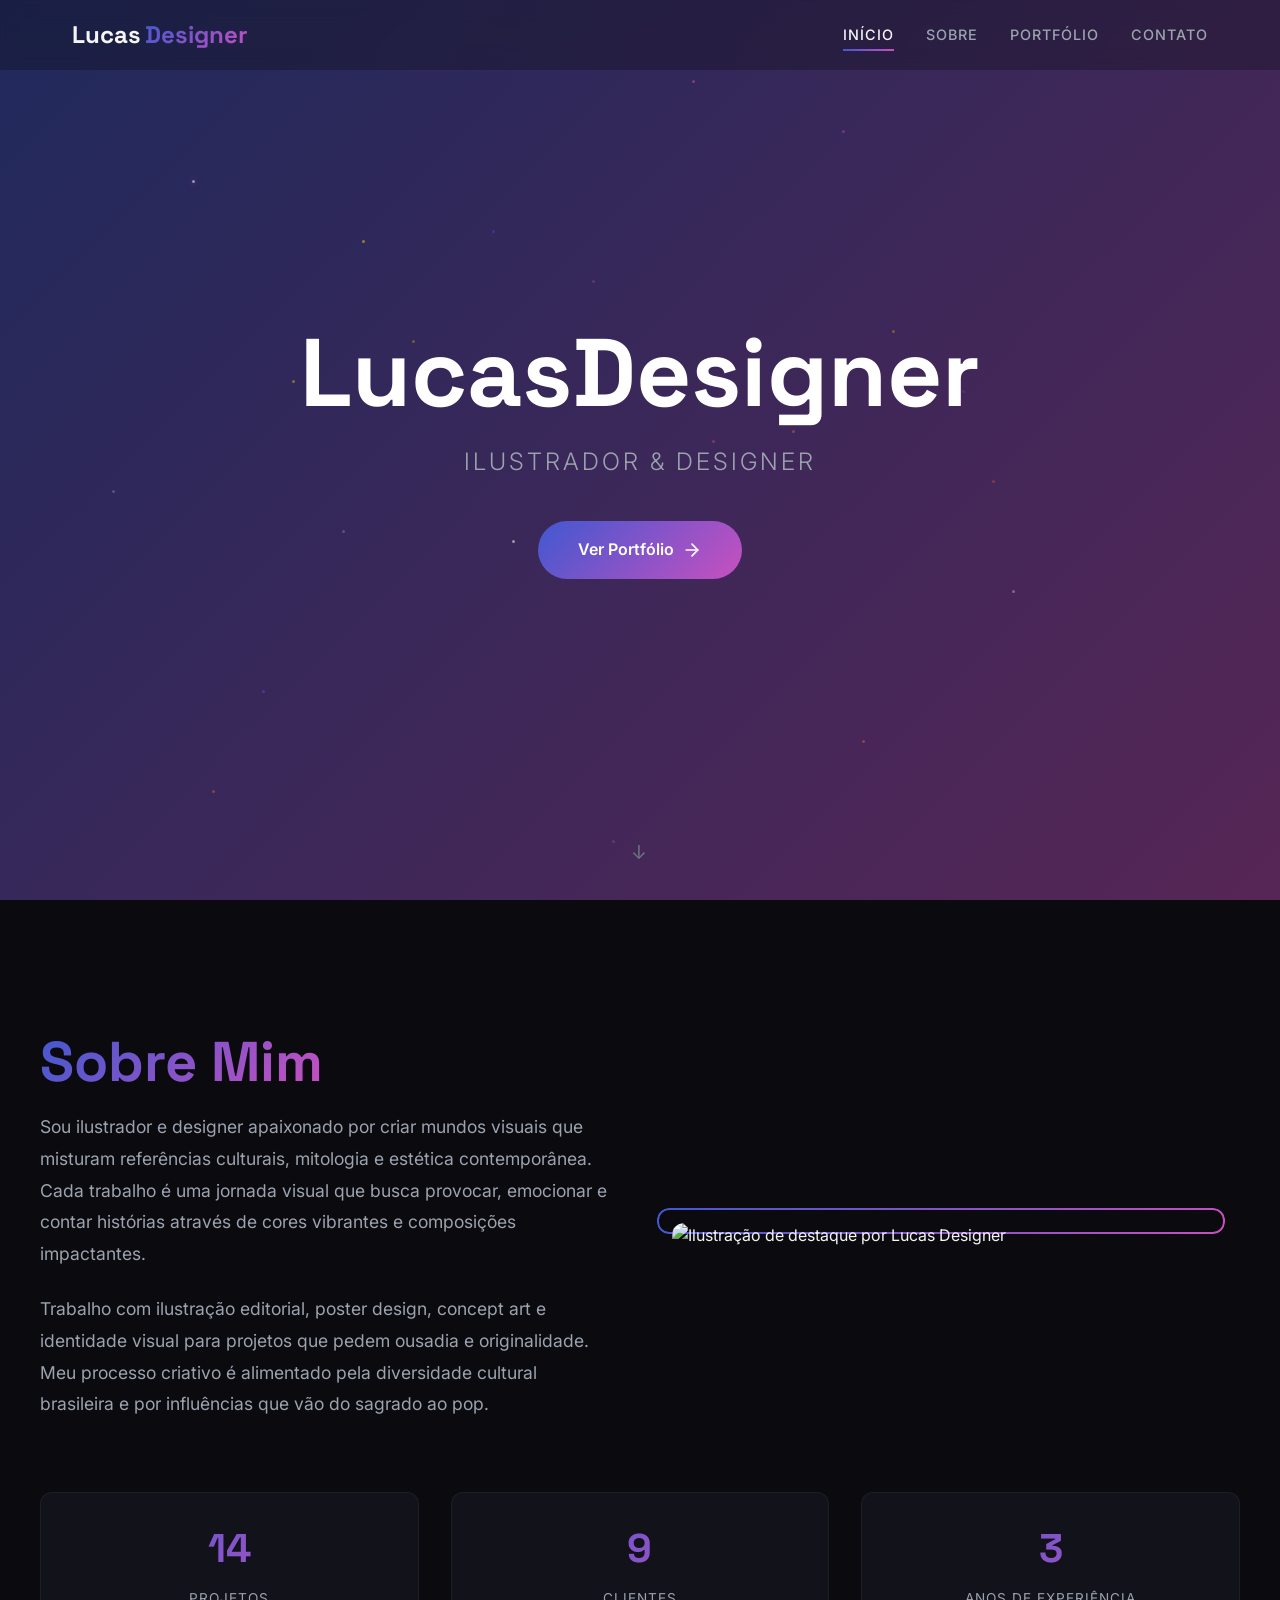
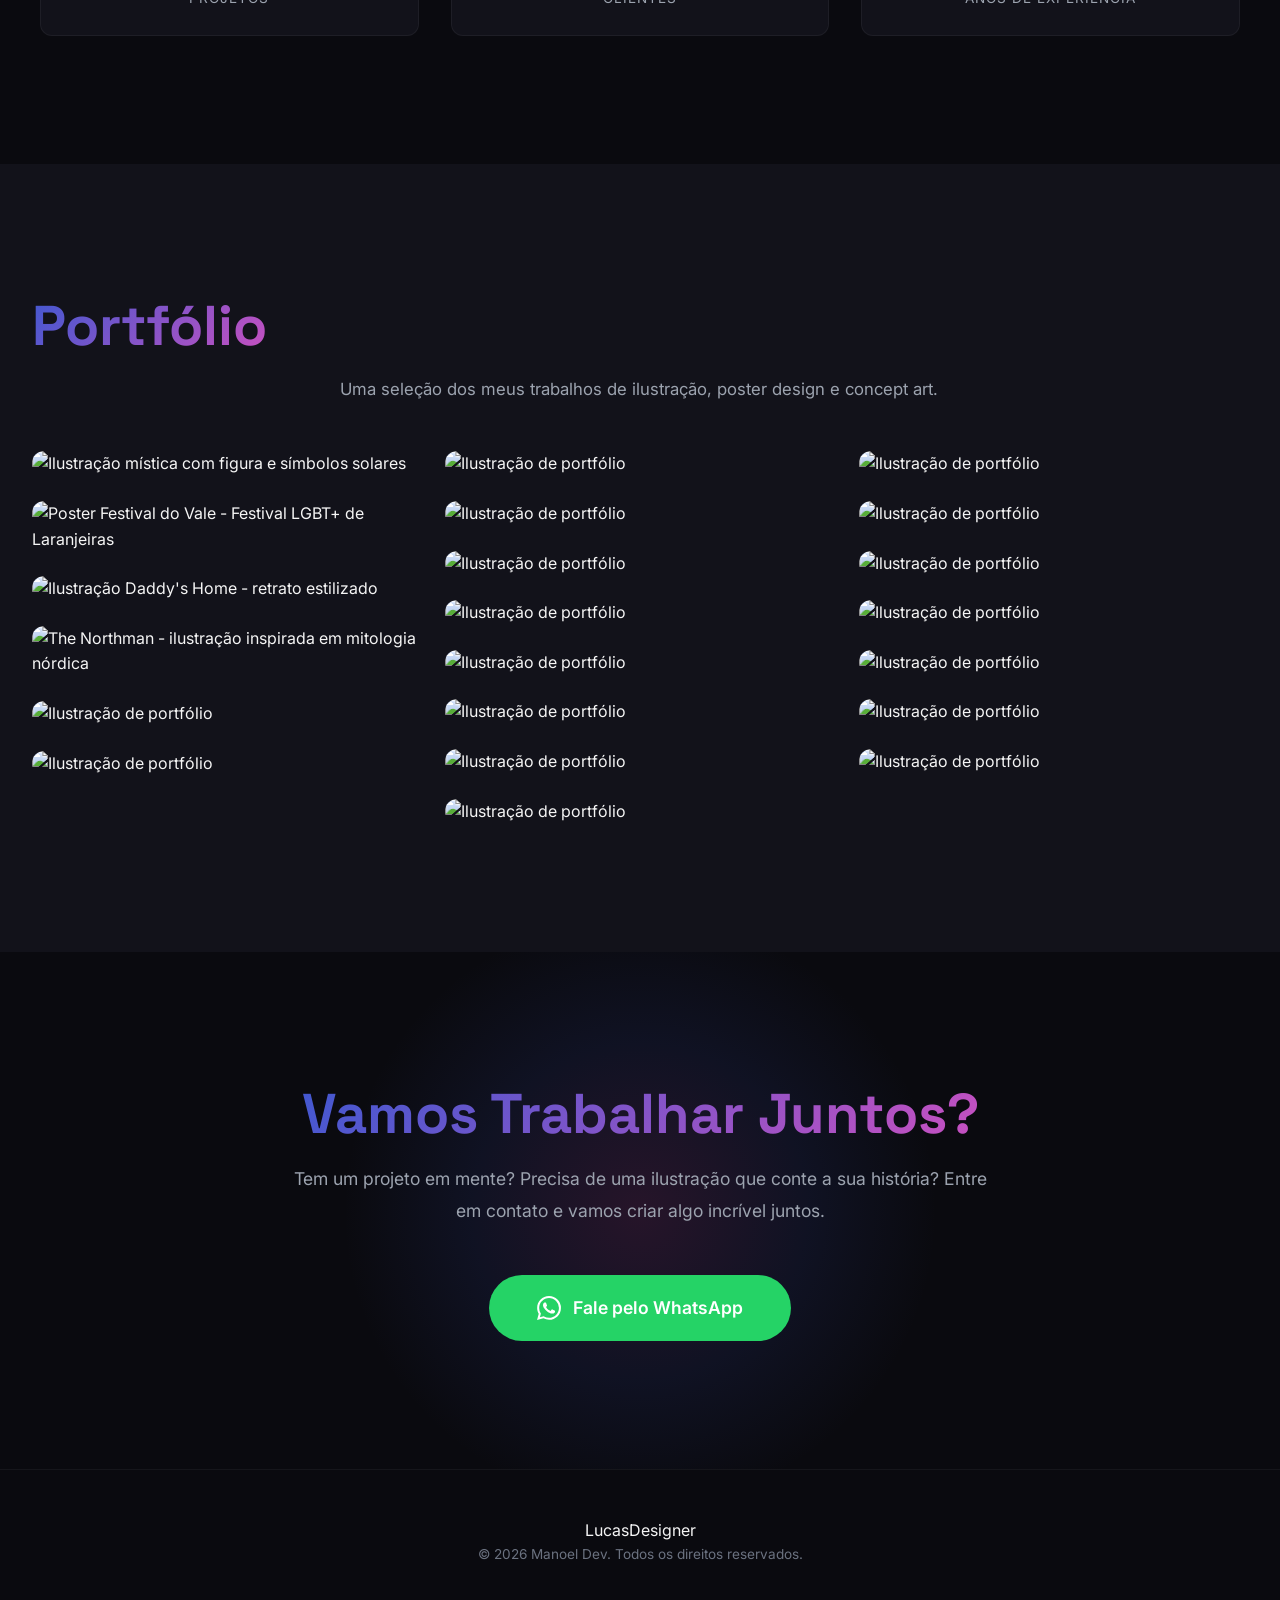
==== src/index.html @ 19fb5c65 "first commit" ====
<!DOCTYPE html>
<html lang="pt-BR">
<head>
    <meta charset="UTF-8">
    <meta name="viewport" content="width=device-width, initial-scale=1.0">
    <meta name="description" content="Portfólio de Lucas Designer — Ilustrador e designer com estilo vibrante e ousado. Conheça meus trabalhos de ilustração, poster design e concept art.">
    <meta name="keywords" content="ilustrador, designer, portfólio, ilustração, poster, concept art, arte digital, Lucas Designer">
    <meta name="author" content="Lucas Designer">
    <meta property="og:title" content="Lucas Designer — Ilustrador & Designer">
    <meta property="og:description" content="Portfólio de ilustração e design com estilo vibrante e ousado. Conheça meus trabalhos.">
    <meta property="og:type" content="website">
    <meta name="theme-color" content="#0A0A0F">
    <title>Lucas Designer — Ilustrador & Designer</title>
    <link rel="stylesheet" href="../css/style.css">
</head>
<body>
    <!-- ===================== NAVBAR ===================== -->
    <nav class="navbar" id="navbar">
        <div class="navbar__container">
            <a href="#hero" class="navbar__logo">Lucas<span>Designer</span></a>
            <ul class="navbar__menu" id="navbar-menu">
                <li><a href="#hero" class="navbar__link active">Início</a></li>
                <li><a href="#about" class="navbar__link">Sobre</a></li>
                <li><a href="#portfolio" class="navbar__link">Portfólio</a></li>
                <li><a href="#contact" class="navbar__link">Contato</a></li>
            </ul>
            <button class="navbar__toggle" id="navbar-toggle" aria-label="Abrir menu">
                <span></span>
                <span></span>
                <span></span>
            </button>
        </div>
        <div class="navbar__overlay" id="navbar-overlay"></div>
    </nav>

    <!-- ===================== HERO ===================== -->
    <section class="hero" id="hero">
        <div class="hero__bg"></div>
        <div class="hero__particles" aria-hidden="true">
            <span></span><span></span><span></span>
            <span></span><span></span><span></span>
        </div>
        <div class="hero__content">
            <h1 class="hero__title" id="hero-title">Lucas Designer</h1>
            <p class="hero__subtitle">Ilustrador &amp; Designer</p>
            <a href="#portfolio" class="hero__cta">
                <span>Ver Portfólio</span>
                <svg width="20" height="20" viewBox="0 0 24 24" fill="none" stroke="currentColor" stroke-width="2" stroke-linecap="round" stroke-linejoin="round">
                    <line x1="5" y1="12" x2="19" y2="12"></line>
                    <polyline points="12 5 19 12 12 19"></polyline>
                </svg>
            </a>
        </div>
        <div class="hero__scroll-indicator" aria-hidden="true">
            <div class="hero__mouse">
                <div class="hero__mouse-wheel"></div>
            </div>
        </div>
    </section>

    <!-- ===================== ABOUT ===================== -->
    <section class="about" id="about">
        <div class="about__container">
            <div class="about__content">
                <div class="about__text">
                    <h2 class="section-title" data-animate="slide-up">Sobre Mim</h2>
                    <p data-animate="slide-up">
                        Sou ilustrador e designer apaixonado por criar mundos visuais que misturam 
                        referências culturais, mitologia e estética contemporânea. Cada trabalho é uma 
                        jornada visual que busca provocar, emocionar e contar histórias através de cores 
                        vibrantes e composições impactantes.
                    </p>
                    <p data-animate="slide-up">
                        Trabalho com ilustração editorial, poster design, concept art e identidade visual 
                        para projetos que pedem ousadia e originalidade. Meu processo criativo é alimentado 
                        pela diversidade cultural brasileira e por influências que vão do sagrado ao pop.
                    </p>
                </div>
                <div class="about__image-wrapper" data-animate="slide-up">
                    <img src="../../image/07.jpg" alt="Ilustração de destaque por Lucas Designer" loading="lazy">
                </div>
            </div>
            <div class="about__stats">
                <div class="stat" data-animate="slide-up">
                    <span class="stat__number" data-count="22">0</span>
                    <span class="stat__label">Projetos</span>
                </div>
                <div class="stat" data-animate="slide-up">
                    <span class="stat__number" data-count="15">0</span>
                    <span class="stat__label">Clientes</span>
                </div>
                <div class="stat" data-animate="slide-up">
                    <span class="stat__number" data-count="5">0</span>
                    <span class="stat__label">Anos de Experiência</span>
                </div>
            </div>
        </div>
    </section>

    <!-- ===================== PORTFOLIO ===================== -->
    <section class="portfolio" id="portfolio">
        <div class="portfolio__container">
            <h2 class="section-title" data-animate="slide-up">Portfólio</h2>
            <p class="section-subtitle" data-animate="slide-up">Uma seleção dos meus trabalhos de ilustração, poster design e concept art.</p>
            <div class="portfolio__grid">
                <div class="portfolio__item" data-animate="stagger">
                    <img src="../../image/01.jpg" alt="Ilustração mística com figura e símbolos solares" loading="lazy">
                    <div class="portfolio__overlay">
                        <span class="portfolio__item-title">Ilustração Mística</span>
                    </div>
                </div>
                <div class="portfolio__item" data-animate="stagger">
                    <img src="../../image/03.jpg" alt="Poster Festival do Vale - Festival LGBT+ de Laranjeiras" loading="lazy">
                    <div class="portfolio__overlay">
                        <span class="portfolio__item-title">Festival do Vale</span>
                    </div>
                </div>
                <div class="portfolio__item" data-animate="stagger">
                    <img src="../../image/05.jpg" alt="Ilustração Daddy's Home - retrato estilizado" loading="lazy">
                    <div class="portfolio__overlay">
                        <span class="portfolio__item-title">Daddy's Home</span>
                    </div>
                </div>
                <div class="portfolio__item" data-animate="stagger">
                    <img src="../../image/07.jpg" alt="The Northman - ilustração inspirada em mitologia nórdica" loading="lazy">
                    <div class="portfolio__overlay">
                        <span class="portfolio__item-title">The Northman</span>
                    </div>
                </div>
                <div class="portfolio__item" data-animate="stagger">
                    <img src="../../image/06.jpg" alt="Ilustração de portfólio" loading="lazy">
                    <div class="portfolio__overlay">
                        <span class="portfolio__item-title">Ilustração</span>
                    </div>
                </div>
                <div class="portfolio__item" data-animate="stagger">
                    <img src="../../image/08.jpg" alt="Ilustração de portfólio" loading="lazy">
                    <div class="portfolio__overlay">
                        <span class="portfolio__item-title">Ilustração</span>
                    </div>
                </div>
                <div class="portfolio__item" data-animate="stagger">
                    <img src="../../image/09.jpg" alt="Ilustração de portfólio" loading="lazy">
                    <div class="portfolio__overlay">
                        <span class="portfolio__item-title">Ilustração</span>
                    </div>
                </div>
                <div class="portfolio__item" data-animate="stagger">
                    <img src="../../image/04.webp" alt="Ilustração de portfólio" loading="lazy">
                    <div class="portfolio__overlay">
                        <span class="portfolio__item-title">Ilustração</span>
                    </div>
                </div>
                <div class="portfolio__item" data-animate="stagger">
                    <img src="../../image/10.webp" alt="Ilustração de portfólio" loading="lazy">
                    <div class="portfolio__overlay">
                        <span class="portfolio__item-title">Ilustração</span>
                    </div>
                </div>
                <div class="portfolio__item" data-animate="stagger">
                    <img src="../../image/11.webp" alt="Ilustração de portfólio" loading="lazy">
                    <div class="portfolio__overlay">
                        <span class="portfolio__item-title">Ilustração</span>
                    </div>
                </div>
                <div class="portfolio__item" data-animate="stagger">
                    <img src="../../image/12.webp" alt="Ilustração de portfólio" loading="lazy">
                    <div class="portfolio__overlay">
                        <span class="portfolio__item-title">Ilustração</span>
                    </div>
                </div>
                <div class="portfolio__item" data-animate="stagger">
                    <img src="../../image/13.webp" alt="Ilustração de portfólio" loading="lazy">
                    <div class="portfolio__overlay">
                        <span class="portfolio__item-title">Ilustração</span>
                    </div>
                </div>
                <div class="portfolio__item" data-animate="stagger">
                    <img src="../../image/14.webp" alt="Ilustração de portfólio" loading="lazy">
                    <div class="portfolio__overlay">
                        <span class="portfolio__item-title">Ilustração</span>
                    </div>
                </div>
                <div class="portfolio__item" data-animate="stagger">
                    <img src="../../image/15.jpg" alt="Ilustração de portfólio" loading="lazy">
                    <div class="portfolio__overlay">
                        <span class="portfolio__item-title">Ilustração</span>
                    </div>
                </div>
                <div class="portfolio__item" data-animate="stagger">
                    <img src="../../image/16.jpg" alt="Ilustração de portfólio" loading="lazy">
                    <div class="portfolio__overlay">
                        <span class="portfolio__item-title">Ilustração</span>
                    </div>
                </div>
                <div class="portfolio__item" data-animate="stagger">
                    <img src="../../image/17.jpg" alt="Ilustração de portfólio" loading="lazy">
                    <div class="portfolio__overlay">
                        <span class="portfolio__item-title">Ilustração</span>
                    </div>
                </div>
                <div class="portfolio__item" data-animate="stagger">
                    <img src="../../image/18.jpg" alt="Ilustração de portfólio" loading="lazy">
                    <div class="portfolio__overlay">
                        <span class="portfolio__item-title">Ilustração</span>
                    </div>
                </div>
                <div class="portfolio__item" data-animate="stagger">
                    <img src="../../image/19.jpg" alt="Ilustração de portfólio" loading="lazy">
                    <div class="portfolio__overlay">
                        <span class="portfolio__item-title">Ilustração</span>
                    </div>
                </div>
                <div class="portfolio__item" data-animate="stagger">
                    <img src="../../image/20.jpg" alt="Ilustração de portfólio" loading="lazy">
                    <div class="portfolio__overlay">
                        <span class="portfolio__item-title">Ilustração</span>
                    </div>
                </div>
                <div class="portfolio__item" data-animate="stagger">
                    <img src="../../image/21.jpg" alt="Ilustração de portfólio" loading="lazy">
                    <div class="portfolio__overlay">
                        <span class="portfolio__item-title">Ilustração</span>
                    </div>
                </div>
                <div class="portfolio__item" data-animate="stagger">
                    <img src="../../image/22.jpg" alt="Ilustração de portfólio" loading="lazy">
                    <div class="portfolio__overlay">
                        <span class="portfolio__item-title">Ilustração</span>
                    </div>
                </div>
            </div>
        </div>
    </section>

    <!-- ===================== LIGHTBOX ===================== -->
    <div class="lightbox" id="lightbox" role="dialog" aria-modal="true" aria-label="Visualizar imagem">
        <button class="lightbox__close" id="lightbox-close" aria-label="Fechar">&times;</button>
        <button class="lightbox__prev" id="lightbox-prev" aria-label="Imagem anterior">&#10094;</button>
        <button class="lightbox__next" id="lightbox-next" aria-label="Próxima imagem">&#10095;</button>
        <img class="lightbox__image" id="lightbox-image" src="" alt="Imagem ampliada do portfólio">
    </div>

    <!-- ===================== CONTACT ===================== -->
    <section class="contact" id="contact">
        <div class="contact__bg-glow" aria-hidden="true"></div>
        <div class="contact__container">
            <h2 class="section-title" data-animate="slide-up">Vamos Trabalhar Juntos?</h2>
            <p class="contact__text" data-animate="slide-up">
                Tem um projeto em mente? Precisa de uma ilustração que conte a sua história? 
                Entre em contato e vamos criar algo incrível juntos.
            </p>
            <a href="https://wa.me/5500000000000" target="_blank" rel="noopener noreferrer" class="contact__whatsapp" data-animate="slide-up">
                <svg viewBox="0 0 24 24" width="24" height="24" fill="currentColor">
                    <path d="M17.472 14.382c-.297-.149-1.758-.867-2.03-.967-.273-.099-.471-.148-.67.15-.197.297-.767.966-.94 1.164-.173.199-.347.223-.644.075-.297-.15-1.255-.463-2.39-1.475-.883-.788-1.48-1.761-1.653-2.059-.173-.297-.018-.458.13-.606.134-.133.298-.347.446-.52.149-.174.198-.298.298-.497.099-.198.05-.371-.025-.52-.075-.149-.669-1.612-.916-2.207-.242-.579-.487-.5-.669-.51-.173-.008-.371-.01-.57-.01-.198 0-.52.074-.792.372-.272.297-1.04 1.016-1.04 2.479 0 1.462 1.065 2.875 1.213 3.074.149.198 2.096 3.2 5.077 4.487.709.306 1.262.489 1.694.625.712.227 1.36.195 1.871.118.571-.085 1.758-.719 2.006-1.413.248-.694.248-1.289.173-1.413-.074-.124-.272-.198-.57-.347m-5.421 7.403h-.004a9.87 9.87 0 01-5.031-1.378l-.361-.214-3.741.982.998-3.648-.235-.374a9.86 9.86 0 01-1.51-5.26c.001-5.45 4.436-9.884 9.888-9.884 2.64 0 5.122 1.03 6.988 2.898a9.825 9.825 0 012.893 6.994c-.003 5.45-4.437 9.884-9.885 9.884m8.413-18.297A11.815 11.815 0 0012.05 0C5.495 0 .16 5.335.157 11.892c0 2.096.547 4.142 1.588 5.945L.057 24l6.305-1.654a11.882 11.882 0 005.683 1.448h.005c6.554 0 11.89-5.335 11.893-11.893a11.821 11.821 0 00-3.48-8.413z"/>
                </svg>
                Fale pelo WhatsApp
            </a>
            <!-- <div class="contact__socials" data-animate="slide-up">
                <a href="https://instagram.com/" target="_blank" rel="noopener noreferrer" class="contact__social-link" aria-label="Instagram">
                    <svg viewBox="0 0 24 24" width="22" height="22" fill="currentColor">
                        <path d="M12 2.163c3.204 0 3.584.012 4.85.07 3.252.148 4.771 1.691 4.919 4.919.058 1.265.069 1.645.069 4.849 0 3.205-.012 3.584-.069 4.849-.149 3.225-1.664 4.771-4.919 4.919-1.266.058-1.644.07-4.85.07-3.204 0-3.584-.012-4.849-.07-3.26-.149-4.771-1.699-4.919-4.92-.058-1.265-.07-1.644-.07-4.849 0-3.204.013-3.583.07-4.849.149-3.227 1.664-4.771 4.919-4.919 1.266-.057 1.645-.069 4.849-.069zM12 0C8.741 0 8.333.014 7.053.072 2.695.272.273 2.69.073 7.052.014 8.333 0 8.741 0 12c0 3.259.014 3.668.072 4.948.2 4.358 2.618 6.78 6.98 6.98C8.333 23.986 8.741 24 12 24c3.259 0 3.668-.014 4.948-.072 4.354-.2 6.782-2.618 6.979-6.98.059-1.28.073-1.689.073-4.948 0-3.259-.014-3.667-.072-4.947-.196-4.354-2.617-6.78-6.979-6.98C15.668.014 15.259 0 12 0zm0 5.838a6.162 6.162 0 100 12.324 6.162 6.162 0 000-12.324zM12 16a4 4 0 110-8 4 4 0 010 8zm6.406-11.845a1.44 1.44 0 100 2.881 1.44 1.44 0 000-2.881z"/>
                    </svg>
                </a>
                <a href="https://behance.net/" target="_blank" rel="noopener noreferrer" class="contact__social-link" aria-label="Behance">
                    <svg viewBox="0 0 24 24" width="22" height="22" fill="currentColor">
                        <path d="M6.938 4.503c.702 0 1.34.06 1.92.188.577.13 1.07.33 1.485.609.41.28.733.65.96 1.12.225.47.34 1.05.34 1.73 0 .74-.17 1.36-.507 1.86-.338.5-.837.9-1.502 1.22.906.26 1.576.72 2.022 1.37.448.66.665 1.45.665 2.36 0 .75-.13 1.39-.41 1.93-.28.55-.67 1-1.16 1.35-.48.348-1.05.6-1.67.767-.62.16-1.26.24-1.92.24H0V4.51h6.938v-.007zM6.545 10.16c.6 0 1.07-.15 1.43-.47.36-.32.535-.78.535-1.37 0-.36-.07-.66-.2-.88-.13-.22-.31-.39-.52-.52-.21-.12-.46-.2-.72-.24-.26-.04-.54-.06-.82-.06H3.48v3.55h3.064v-.01zm.2 5.59c.31 0 .6-.03.88-.08.28-.06.52-.15.73-.3.21-.14.37-.33.5-.57.12-.24.18-.55.18-.93 0-.74-.2-1.28-.6-1.62-.4-.34-.94-.51-1.62-.51H3.48v4.01h3.265zm8.656-5.37c-.52-.24-1.1-.36-1.74-.36-.65 0-1.17.12-1.56.35-.4.23-.72.55-.96.96-.24.4-.4.85-.49 1.35-.08.51-.13 1.05-.13 1.62h6.2c.04-.88-.16-1.59-.6-2.15-.44-.56-1.1-.87-1.98-.87-.16 0-.33.01-.5.03-.18.02-.34.05-.5.08l.26.04v-.06zm2.84 5.13c-.34.48-.94.73-1.79.73-.56 0-1.03-.09-1.42-.27-.39-.18-.7-.43-.93-.73-.23-.31-.39-.67-.48-1.07-.1-.4-.15-.82-.16-1.27h9.55c.02-.91-.08-1.77-.29-2.56-.21-.8-.54-1.5-1-2.1-.46-.6-1.05-1.07-1.76-1.42-.72-.35-1.58-.52-2.58-.52-.92 0-1.73.17-2.45.51-.72.34-1.33.8-1.82 1.37-.5.57-.87 1.23-1.12 2-.25.76-.38 1.57-.38 2.42 0 .88.13 1.7.38 2.45.26.76.63 1.42 1.12 1.98.5.57 1.1 1.01 1.83 1.33.73.32 1.57.48 2.53.48.73 0 1.36-.09 1.89-.27.54-.18 1.01-.43 1.41-.74.41-.31.74-.68.99-1.11.25-.43.43-.9.54-1.42h-2.8c-.11.35-.36.66-.74.95zM16.4 6h5.2v1.4h-5.2V6z"/>
                    </svg>
                </a>
                <a href="https://twitter.com/" target="_blank" rel="noopener noreferrer" class="contact__social-link" aria-label="Twitter / X">
                    <svg viewBox="0 0 24 24" width="20" height="20" fill="currentColor">
                        <path d="M18.244 2.25h3.308l-7.227 8.26 8.502 11.24H16.17l-5.214-6.817L4.99 21.75H1.68l7.73-8.835L1.254 2.25H8.08l4.713 6.231zm-1.161 17.52h1.833L7.084 4.126H5.117z"/>
                    </svg>
                </a>
                <a href="https://artstation.com/" target="_blank" rel="noopener noreferrer" class="contact__social-link" aria-label="ArtStation">
                    <svg viewBox="0 0 24 24" width="22" height="22" fill="currentColor">
                        <path d="M0 17.723l2.027 3.505h.001a2.424 2.424 0 002.164 1.333h13.457l-2.792-4.838H0zm24-2.218a2.418 2.418 0 00-.468-1.392L14.928.953a2.418 2.418 0 00-2.095-1.213H9.168a2.42 2.42 0 00-2.095 1.213L.378 12.666l2.79 4.836h.002L9.833 5.876a.803.803 0 01.7-.406h2.935a.802.802 0 01.7.406l7.93 13.736H24v-4.107z"/>
                    </svg>
                </a> -->
            </div>
        </div>
    </section>

    <!-- ===================== FOOTER ===================== -->
    <footer class="footer" id="footer">
        <div class="footer__container">
            <a href="#hero" class="footer__logo">Lucas<span>Designer</span></a>
            <p class="footer__text">&copy; 2026 Manoel Dev. Todos os direitos reservados.</p>
        </div>
    </footer>

    <script src="../js/scripts/main.js"></script>
</body>
</html>
---- css/style.css ----
/* ============================================
   Lucas Designer - Illustrator Portfolio
   Premium Dark Theme CSS
   ============================================ */

/* Google Fonts */
@import url('https://fonts.googleapis.com/css2?family=Space+Grotesk:wght@400;500;600;700&family=Inter:wght@300;400;500;600&display=swap');

/* ============================================
   1. Design Tokens (CSS Variables)
   ============================================ */
:root {
  /* Backgrounds */
  --bg-primary: #0A0A0F;
  --bg-secondary: #12121A;
  --bg-tertiary: #1A1A2E;

  /* Accent Colors */
  --accent-1: #C850C0;
  --accent-2: #4158D0;
  --accent-3: #FFD700;
  --accent-4: #FF6B35;

  /* Text Colors */
  --text-primary: #F5F5F5;
  --text-secondary: #9CA3AF;
  --text-muted: #6B7280;

  /* Gradients */
  --gradient-1: linear-gradient(135deg, var(--accent-2), var(--accent-1));
  --gradient-2: linear-gradient(135deg, var(--accent-1), var(--accent-4));

  /* Transitions */
  --transition-fast: 0.2s cubic-bezier(0.4, 0, 0.2, 1);
  --transition-smooth: 0.4s cubic-bezier(0.4, 0, 0.2, 1);
  --transition-slow: 0.8s cubic-bezier(0.4, 0, 0.2, 1);

  /* Misc */
  --border-radius: 12px;
  --shadow-glow: 0 0 30px rgba(200, 80, 192, 0.3);
}

/* ============================================
   2. Reset & Base
   ============================================ */
*,
*::before,
*::after {
  margin: 0;
  padding: 0;
  box-sizing: border-box;
}

html {
  scroll-behavior: smooth;
  scroll-padding-top: 80px;
}

body {
  font-family: 'Inter', sans-serif;
  background: var(--bg-primary);
  color: var(--text-primary);
  line-height: 1.6;
  overflow-x: hidden;
  -webkit-font-smoothing: antialiased;
  -moz-osx-font-smoothing: grayscale;
}

img {
  max-width: 100%;
  display: block;
}

a {
  color: inherit;
  text-decoration: none;
}

ul, ol {
  list-style: none;
}

button {
  font-family: inherit;
  cursor: pointer;
  border: none;
  background: none;
}

::selection {
  background: var(--accent-1);
  color: white;
}

/* Scrollbar Styling */
::-webkit-scrollbar {
  width: 8px;
}

::-webkit-scrollbar-track {
  background: var(--bg-primary);
}

::-webkit-scrollbar-thumb {
  background: var(--accent-1);
  border-radius: 4px;
}

::-webkit-scrollbar-thumb:hover {
  background: var(--accent-4);
}

/* Firefox scrollbar */
html {
  scrollbar-width: thin;
  scrollbar-color: var(--accent-1) var(--bg-primary);
}

/* ============================================
   3. Typography
   ============================================ */
h1, h2, h3, h4, h5, h6 {
  font-family: 'Space Grotesk', sans-serif;
  font-weight: 700;
  line-height: 1.2;
}

.section-title {
  font-size: clamp(2rem, 5vw, 3.5rem);
  background: var(--gradient-1);
  -webkit-background-clip: text;
  background-clip: text;
  -webkit-text-fill-color: transparent;
  margin-bottom: 1rem;
  position: relative;
  display: inline-block;
}

.section-subtitle {
  color: var(--text-secondary);
  max-width: 600px;
  margin: 0 auto 3rem;
  font-size: 1.05rem;
  line-height: 1.7;
}

/* ============================================
   4. Navbar
   ============================================ */
.navbar {
  position: fixed;
  top: 0;
  width: 100%;
  z-index: 1000;
  padding: 1rem 0;
  background: rgba(10, 10, 15, 0.3);
  backdrop-filter: blur(10px);
  -webkit-backdrop-filter: blur(10px);
  transition: background var(--transition-smooth),
              padding var(--transition-smooth),
              backdrop-filter var(--transition-smooth);
}

.navbar.scrolled {
  background: rgba(10, 10, 15, 0.85);
  backdrop-filter: blur(20px);
  -webkit-backdrop-filter: blur(20px);
  padding: 0.5rem 0;
  border-bottom: 1px solid rgba(255, 255, 255, 0.05);
}

.navbar__container {
  max-width: 1200px;
  margin: 0 auto;
  display: flex;
  align-items: center;
  justify-content: space-between;
  padding: 0 2rem;
}

.navbar__logo {
  font-family: 'Space Grotesk', sans-serif;
  font-weight: 700;
  font-size: 1.5rem;
  color: var(--text-primary);
  text-decoration: none;
  display: flex;
  align-items: center;
  gap: 0.25rem;
}

.navbar__logo span {
  background: var(--gradient-1);
  -webkit-background-clip: text;
  background-clip: text;
  -webkit-text-fill-color: transparent;
}

.navbar__menu {
  display: flex;
  list-style: none;
  gap: 2rem;
  margin: 0;
  padding: 0;
}

.navbar__link {
  color: var(--text-secondary);
  text-decoration: none;
  font-weight: 500;
  font-size: 0.9rem;
  text-transform: uppercase;
  letter-spacing: 1px;
  transition: color var(--transition-fast);
  position: relative;
  padding: 0.5rem 0;
}

.navbar__link::after {
  content: '';
  position: absolute;
  bottom: 0;
  left: 0;
  width: 100%;
  height: 2px;
  background: var(--gradient-1);
  transform: scaleX(0);
  transform-origin: right;
  transition: transform var(--transition-smooth);
}

.navbar__link:hover::after,
.navbar__link.active::after {
  transform: scaleX(1);
  transform-origin: left;
}

.navbar__link:hover,
.navbar__link.active {
  color: var(--text-primary);
}

/* Hamburger Toggle */
.navbar__toggle {
  display: none;
  flex-direction: column;
  justify-content: center;
  align-items: center;
  width: 40px;
  height: 40px;
  cursor: pointer;
  gap: 6px;
  background: none;
  border: none;
  padding: 0;
  z-index: 1001;
}

.navbar__toggle span {
  display: block;
  width: 28px;
  height: 2px;
  background: var(--text-primary);
  transition: transform var(--transition-smooth),
              opacity var(--transition-fast);
  transform-origin: center;
}

.navbar__toggle.active span:nth-child(1) {
  transform: rotate(45deg) translate(5px, 6px);
}

.navbar__toggle.active span:nth-child(2) {
  opacity: 0;
}

.navbar__toggle.active span:nth-child(3) {
  transform: rotate(-45deg) translate(5px, -6px);
}

/* ============================================
   5. Hero
   ============================================ */
.hero {
  position: relative;
  min-height: 100vh;
  display: flex;
  align-items: center;
  justify-content: center;
  overflow: hidden;
}

.hero__bg {
  position: absolute;
  inset: 0;
  background: linear-gradient(135deg,
    var(--accent-2) 0%,
    var(--accent-1) 25%,
    var(--bg-primary) 50%,
    var(--accent-4) 75%,
    var(--accent-2) 100%
  );
  background-size: 400% 400%;
  animation: gradientShift 15s ease infinite;
  opacity: 0.4;
}

.hero__particles {
  position: absolute;
  inset: 0;
  overflow: hidden;
  z-index: 1;
}

.hero__particles::before,
.hero__particles::after {
  content: '';
  position: absolute;
  width: 3px;
  height: 3px;
  border-radius: 50%;
  background: rgba(255, 255, 255, 0.5);
  animation: float 6s ease-in-out infinite;
}

.hero__particles::before {
  top: 20%;
  left: 15%;
  box-shadow:
    0 0 6px rgba(200, 80, 192, 0.6),
    100px 200px 0 rgba(255, 215, 0, 0.4),
    250px -150px 0 rgba(65, 88, 208, 0.5),
    400px 100px 0 rgba(200, 80, 192, 0.3),
    600px 250px 0 rgba(255, 107, 53, 0.4),
    150px 350px 0 rgba(255, 255, 255, 0.2),
    500px -100px 0 rgba(200, 80, 192, 0.5),
    700px 150px 0 rgba(255, 215, 0, 0.3),
    300px 50px 0 rgba(65, 88, 208, 0.4),
    800px 300px 0 rgba(255, 107, 53, 0.3),
    50px -200px 0 rgba(255, 255, 255, 0.3),
    650px -50px 0 rgba(200, 80, 192, 0.4);
}

.hero__particles::after {
  top: 60%;
  left: 40%;
  animation-delay: -3s;
  animation-duration: 8s;
  box-shadow:
    -100px -200px 0 rgba(255, 215, 0, 0.3),
    200px -100px 0 rgba(200, 80, 192, 0.4),
    -250px 150px 0 rgba(65, 88, 208, 0.5),
    350px 200px 0 rgba(255, 107, 53, 0.4),
    -400px -50px 0 rgba(255, 255, 255, 0.2),
    100px 300px 0 rgba(200, 80, 192, 0.3),
    -150px -300px 0 rgba(255, 215, 0, 0.5),
    450px -150px 0 rgba(65, 88, 208, 0.3),
    -300px 250px 0 rgba(255, 107, 53, 0.4),
    500px 50px 0 rgba(255, 255, 255, 0.3);
}

.hero__content {
  position: relative;
  z-index: 2;
  text-align: center;
  padding: 2rem;
}

.hero__title {
  font-size: clamp(3rem, 8vw, 6rem);
  font-weight: 700;
  font-family: 'Space Grotesk', sans-serif;
  line-height: 1.1;
  margin-bottom: 1rem;
  color: #fff;
  opacity: 0;
  animation: fadeSlideUp 0.8s 0.2s forwards;
  cursor: pointer;
}

.hero__char {
  display: inline-block;
  transition: transform 0.2s ease, color 0.2s ease;
  color: #fff;
}

.hero__char:hover {
  transform: translateY(-10px) scale(1.1);
  color: var(--accent-3);
}

.hero__subtitle {
  font-size: clamp(1rem, 2.5vw, 1.5rem);
  color: var(--text-secondary);
  margin-bottom: 2.5rem;
  font-weight: 300;
  letter-spacing: 3px;
  text-transform: uppercase;
  opacity: 0;
  animation: fadeSlideUp 1s 0.5s forwards;
}

.hero__cta {
  display: inline-flex;
  align-items: center;
  gap: 0.5rem;
  padding: 1rem 2.5rem;
  background: var(--gradient-1);
  color: white;
  text-decoration: none;
  font-weight: 600;
  font-size: 1rem;
  border-radius: 50px;
  position: relative;
  overflow: hidden;
  transition: transform var(--transition-fast),
              box-shadow var(--transition-smooth);
  opacity: 0;
  animation: fadeSlideUp 1s 0.8s forwards;
  border: none;
  cursor: pointer;
}

.hero__cta::before {
  content: '';
  position: absolute;
  top: 0;
  left: -100%;
  width: 100%;
  height: 100%;
  background: linear-gradient(
    90deg,
    transparent,
    rgba(255, 255, 255, 0.2),
    transparent
  );
  transition: left 0.6s ease;
}

.hero__cta:hover::before {
  left: 100%;
}

.hero__cta:hover {
  transform: translateY(-2px);
  box-shadow: var(--shadow-glow);
}

.hero__scroll-indicator {
  position: absolute;
  bottom: 2rem;
  left: 50%;
  transform: translateX(-50%);
  display: flex;
  flex-direction: column;
  align-items: center;
  gap: 0.5rem;
  color: var(--text-muted);
  font-size: 0.75rem;
  text-transform: uppercase;
  letter-spacing: 2px;
  animation: scrollBounce 2s ease-in-out infinite;
  z-index: 2;
}

.hero__scroll-indicator::after {
  content: '↓';
  font-size: 1.2rem;
}

/* ============================================
   6. About
   ============================================ */
.about {
  padding: 8rem 2rem;
  position: relative;
}

.about__container {
  max-width: 1200px;
  margin: 0 auto;
}

.about__content {
  display: grid;
  grid-template-columns: 1fr 1fr;
  gap: 4rem;
  align-items: center;
}

.about__text p {
  color: var(--text-secondary);
  font-size: 1.1rem;
  line-height: 1.8;
  margin-bottom: 1.5rem;
}

.about__image-wrapper {
  position: relative;
}

.about__image-wrapper img {
  width: 100%;
  border-radius: var(--border-radius);
  object-fit: cover;
  position: relative;
  z-index: 1;
}

.about__image-wrapper::before {
  content: '';
  position: absolute;
  top: -15px;
  left: -15px;
  right: 15px;
  bottom: 15px;
  border: 2px solid transparent;
  border-radius: var(--border-radius);
  background: var(--gradient-1) border-box;
  -webkit-mask:
    linear-gradient(#fff 0 0) padding-box,
    linear-gradient(#fff 0 0);
  -webkit-mask-composite: xor;
  mask-composite: exclude;
  z-index: 0;
}

.about__stats {
  display: grid;
  grid-template-columns: repeat(3, 1fr);
  gap: 2rem;
  margin-top: 3rem;
}

.stat {
  text-align: center;
  padding: 1.5rem;
  background: var(--bg-secondary);
  border-radius: var(--border-radius);
  border: 1px solid rgba(255, 255, 255, 0.05);
  transition: border-color var(--transition-smooth),
              transform var(--transition-smooth),
              box-shadow var(--transition-smooth);
}

.stat:hover {
  border-color: var(--accent-1);
  transform: translateY(-5px);
  box-shadow: 0 10px 30px rgba(200, 80, 192, 0.15);
}

.stat__number {
  font-size: 2.5rem;
  font-weight: 700;
  font-family: 'Space Grotesk', sans-serif;
  background: var(--gradient-1);
  -webkit-background-clip: text;
  background-clip: text;
  -webkit-text-fill-color: transparent;
  display: block;
  margin-bottom: 0.25rem;
}

.stat__label {
  color: var(--text-secondary);
  font-size: 0.85rem;
  text-transform: uppercase;
  letter-spacing: 1px;
}

/* ============================================
   7. Portfolio
   ============================================ */
.portfolio {
  padding: 8rem 2rem;
  background: var(--bg-secondary);
  position: relative;
}

.portfolio__container {
  max-width: 1400px;
  margin: 0 auto;
}

.portfolio__grid {
  columns: 3;
  column-gap: 1.5rem;
}

.portfolio__item {
  break-inside: avoid;
  margin-bottom: 1.5rem;
  position: relative;
  border-radius: var(--border-radius);
  overflow: hidden;
  cursor: pointer;
}

.portfolio__item img {
  width: 100%;
  display: block;
  transition: transform 0.6s cubic-bezier(0.4, 0, 0.2, 1);
}

.portfolio__overlay {
  position: absolute;
  inset: 0;
  background: linear-gradient(to top, rgba(10, 10, 15, 0.9) 0%, transparent 60%);
  opacity: 0;
  transition: opacity var(--transition-smooth);
  display: flex;
  align-items: flex-end;
  padding: 1.5rem;
}

.portfolio__item:hover img {
  transform: scale(1.05);
}

.portfolio__item:hover .portfolio__overlay {
  opacity: 1;
}

.portfolio__item-title {
  color: white;
  font-family: 'Space Grotesk', sans-serif;
  font-weight: 600;
  font-size: 1.1rem;
}

.portfolio__item-category {
  color: var(--accent-1);
  font-size: 0.8rem;
  text-transform: uppercase;
  letter-spacing: 1px;
  margin-top: 0.25rem;
}

/* ============================================
   8. Lightbox
   ============================================ */
.lightbox {
  position: fixed;
  inset: 0;
  z-index: 2000;
  background: rgba(0, 0, 0, 0.95);
  display: flex;
  align-items: center;
  justify-content: center;
  opacity: 0;
  visibility: hidden;
  transition: opacity var(--transition-smooth),
              visibility var(--transition-smooth);
}

.lightbox.active {
  opacity: 1;
  visibility: visible;
}

.lightbox__image {
  max-width: 90vw;
  max-height: 90vh;
  object-fit: contain;
  border-radius: 8px;
  transition: transform var(--transition-smooth);
}

.lightbox__close {
  position: absolute;
  top: 1.5rem;
  right: 1.5rem;
  background: rgba(255, 255, 255, 0.1);
  border: none;
  color: white;
  font-size: 2rem;
  cursor: pointer;
  z-index: 2001;
  width: 50px;
  height: 50px;
  display: flex;
  align-items: center;
  justify-content: center;
  border-radius: 50%;
  transition: background var(--transition-fast),
              transform var(--transition-fast);
}

.lightbox__close:hover {
  background: rgba(255, 255, 255, 0.2);
  transform: rotate(90deg);
}

.lightbox__prev,
.lightbox__next {
  position: absolute;
  top: 50%;
  transform: translateY(-50%);
  background: rgba(255, 255, 255, 0.1);
  border: none;
  color: white;
  font-size: 1.5rem;
  cursor: pointer;
  width: 50px;
  height: 50px;
  display: flex;
  align-items: center;
  justify-content: center;
  border-radius: 50%;
  transition: background var(--transition-fast),
              transform var(--transition-fast);
  z-index: 2001;
}

.lightbox__prev {
  left: 1.5rem;
}

.lightbox__next {
  right: 1.5rem;
}

.lightbox__prev:hover,
.lightbox__next:hover {
  background: rgba(255, 255, 255, 0.2);
}

.lightbox__prev:hover {
  transform: translateY(-50%) translateX(-3px);
}

.lightbox__next:hover {
  transform: translateY(-50%) translateX(3px);
}

/* ============================================
   9. Contact
   ============================================ */
.contact {
  padding: 8rem 2rem;
  text-align: center;
  position: relative;
  overflow: hidden;
}

.contact__container {
  max-width: 700px;
  margin: 0 auto;
  position: relative;
  z-index: 2;
}

.contact__text {
  color: var(--text-secondary);
  font-size: 1.1rem;
  margin-bottom: 3rem;
  line-height: 1.8;
}

.contact__whatsapp {
  display: inline-flex;
  align-items: center;
  gap: 0.75rem;
  padding: 1.2rem 3rem;
  background: #25D366;
  color: white;
  text-decoration: none;
  font-weight: 600;
  font-size: 1.1rem;
  border-radius: 50px;
  transition: transform var(--transition-fast),
              box-shadow var(--transition-smooth);
  position: relative;
  overflow: hidden;
  animation: pulse 2s infinite;
}

.contact__whatsapp::before {
  content: '';
  position: absolute;
  top: 0;
  left: -100%;
  width: 100%;
  height: 100%;
  background: linear-gradient(
    90deg,
    transparent,
    rgba(255, 255, 255, 0.15),
    transparent
  );
  transition: left 0.6s ease;
}

.contact__whatsapp:hover::before {
  left: 100%;
}

.contact__whatsapp:hover {
  transform: translateY(-3px);
  box-shadow: 0 10px 30px rgba(37, 211, 102, 0.4);
}

.contact__whatsapp svg {
  width: 24px;
  height: 24px;
}

.contact__socials {
  display: flex;
  justify-content: center;
  gap: 1.5rem;
  margin-top: 3rem;
}

.contact__social-link {
  width: 50px;
  height: 50px;
  display: flex;
  align-items: center;
  justify-content: center;
  border-radius: 50%;
  border: 1px solid rgba(255, 255, 255, 0.1);
  color: var(--text-secondary);
  text-decoration: none;
  transition: border-color var(--transition-fast),
              color var(--transition-fast),
              transform var(--transition-fast),
              box-shadow var(--transition-smooth);
  font-size: 1.2rem;
}

.contact__social-link:hover {
  border-color: var(--accent-1);
  color: var(--accent-1);
  transform: translateY(-3px);
  box-shadow: 0 5px 15px rgba(200, 80, 192, 0.3);
}

.contact__bg-glow {
  position: absolute;
  width: 600px;
  height: 600px;
  border-radius: 50%;
  background: radial-gradient(
    circle,
    rgba(200, 80, 192, 0.15) 0%,
    rgba(65, 88, 208, 0.1) 40%,
    transparent 70%
  );
  top: 50%;
  left: 50%;
  transform: translate(-50%, -50%);
  pointer-events: none;
  z-index: 0;
}

/* ============================================
   10. Footer
   ============================================ */
.footer {
  padding: 3rem 2rem;
  border-top: 1px solid rgba(255, 255, 255, 0.05);
  text-align: center;
}

.footer__container {
  max-width: 1200px;
  margin: 0 auto;
}

.footer__text {
  color: var(--text-muted);
  font-size: 0.85rem;
}

.footer__text a {
  color: var(--accent-1);
  text-decoration: none;
  transition: color var(--transition-fast);
}

.footer__text a:hover {
  color: var(--accent-3);
}

/* ============================================
   11. Keyframe Animations
   ============================================ */
@keyframes gradientShift {
  0% {
    background-position: 0% 50%;
  }
  50% {
    background-position: 100% 50%;
  }
  100% {
    background-position: 0% 50%;
  }
}

@keyframes fadeSlideUp {
  from {
    opacity: 0;
    transform: translateY(30px);
  }
  to {
    opacity: 1;
    transform: translateY(0);
  }
}

@keyframes titleGlow {
  from {
    filter: brightness(1);
  }
  to {
    filter: brightness(1.2);
  }
}

@keyframes pulse {
  0%, 100% {
    box-shadow: 0 0 0 0 rgba(37, 211, 102, 0.4);
  }
  50% {
    box-shadow: 0 0 0 15px rgba(37, 211, 102, 0);
  }
}

@keyframes float {
  0%, 100% {
    transform: translateY(0);
  }
  50% {
    transform: translateY(-20px);
  }
}

@keyframes scrollBounce {
  0%, 100% {
    transform: translateX(-50%) translateY(0);
    opacity: 1;
  }
  50% {
    transform: translateX(-50%) translateY(10px);
    opacity: 0.5;
  }
}

/* ============================================
   12. Scroll Animation Classes
   ============================================ */
.animate-on-scroll {
  opacity: 0;
  transform: translateY(40px);
  transition: opacity 0.8s cubic-bezier(0.4, 0, 0.2, 1),
              transform 0.8s cubic-bezier(0.4, 0, 0.2, 1);
}

.animate-on-scroll.animated {
  opacity: 1;
  transform: translateY(0);
}

/* Staggered animation delays */
.animate-stagger:nth-child(1) { transition-delay: 0.1s; }
.animate-stagger:nth-child(2) { transition-delay: 0.2s; }
.animate-stagger:nth-child(3) { transition-delay: 0.3s; }
.animate-stagger:nth-child(4) { transition-delay: 0.4s; }
.animate-stagger:nth-child(5) { transition-delay: 0.5s; }
.animate-stagger:nth-child(6) { transition-delay: 0.6s; }

/* Data-animate attribute based animations */
[data-animate] {
  opacity: 0;
  transform: translateY(40px);
  transition: all 0.8s cubic-bezier(0.4, 0, 0.2, 1);
}

[data-animate].visible {
  opacity: 1;
  transform: translateY(0);
}

[data-animate]:nth-child(1) { transition-delay: 0.1s; }
[data-animate]:nth-child(2) { transition-delay: 0.2s; }
[data-animate]:nth-child(3) { transition-delay: 0.3s; }
[data-animate]:nth-child(4) { transition-delay: 0.4s; }
[data-animate]:nth-child(5) { transition-delay: 0.5s; }
[data-animate]:nth-child(6) { transition-delay: 0.6s; }

/* ============================================
   13. Utility Classes
   ============================================ */
.container {
  max-width: 1200px;
  margin: 0 auto;
  padding: 0 2rem;
}

.text-center {
  text-align: center;
}

.text-gradient {
  background: var(--gradient-1);
  -webkit-background-clip: text;
  background-clip: text;
  -webkit-text-fill-color: transparent;
}

/* ============================================
   14. Responsive - Tablet (max-width: 968px)
   ============================================ */
@media (max-width: 968px) {
  .about__content {
    grid-template-columns: 1fr;
    gap: 3rem;
  }

  .about__image-wrapper {
    order: -1;
    max-width: 500px;
    margin: 0 auto;
  }

  .portfolio__grid {
    columns: 2;
  }

  /* Mobile Navigation */
  .navbar__menu {
    position: fixed;
    top: 0;
    right: -100%;
    width: 70%;
    height: 100vh;
    background: var(--bg-secondary);
    flex-direction: column;
    justify-content: center;
    align-items: center;
    transition: right 0.4s cubic-bezier(0.4, 0, 0.2, 1);
    padding: 2rem;
    gap: 2.5rem;
    box-shadow: -10px 0 30px rgba(0, 0, 0, 0.5);
  }

  .navbar__menu.active {
    right: 0;
  }

  .navbar__toggle {
    display: flex;
  }

  .navbar__link {
    font-size: 1.1rem;
    letter-spacing: 2px;
  }
}

/* ============================================
   15. Responsive - Mobile (max-width: 640px)
   ============================================ */
@media (max-width: 640px) {
  .portfolio__grid {
    columns: 1;
  }

  .about__stats {
    grid-template-columns: repeat(3, 1fr);
    gap: 1rem;
  }

  .stat {
    padding: 1rem;
  }

  .stat__number {
    font-size: 1.8rem;
  }

  .stat__label {
    font-size: 0.7rem;
  }

  .hero {
    min-height: 100svh;
  }

  .hero__title {
    font-size: clamp(2.5rem, 10vw, 4rem);
  }

  .hero__subtitle {
    letter-spacing: 2px;
    font-size: 0.9rem;
  }

  .hero__cta {
    padding: 0.9rem 2rem;
    font-size: 0.9rem;
  }

  .about,
  .portfolio,
  .contact {
    padding: 5rem 1.5rem;
  }

  .section-title {
    font-size: clamp(1.8rem, 6vw, 2.5rem);
  }

  .section-subtitle {
    font-size: 0.95rem;
    margin-bottom: 2rem;
  }

  .contact__whatsapp {
    padding: 1rem 2rem;
    font-size: 1rem;
  }

  .contact__socials {
    gap: 1rem;
  }

  .contact__social-link {
    width: 44px;
    height: 44px;
    font-size: 1rem;
  }

  .contact__bg-glow {
    width: 350px;
    height: 350px;
  }

  .navbar__menu {
    width: 85%;
  }

  .lightbox__prev,
  .lightbox__next {
    width: 40px;
    height: 40px;
    font-size: 1.2rem;
  }

  .lightbox__close {
    width: 40px;
    height: 40px;
    font-size: 1.5rem;
    top: 1rem;
    right: 1rem;
  }
}

/* ============================================
   16. Reduced Motion
   ============================================ */
@media (prefers-reduced-motion: reduce) {
  *,
  *::before,
  *::after {
    animation-duration: 0.01ms !important;
    animation-iteration-count: 1 !important;
    transition-duration: 0.01ms !important;
  }

  html {
    scroll-behavior: auto;
  }

  .hero__bg {
    animation: none;
  }

  .hero__subtitle,
  .hero__cta {
    opacity: 1;
  }
}
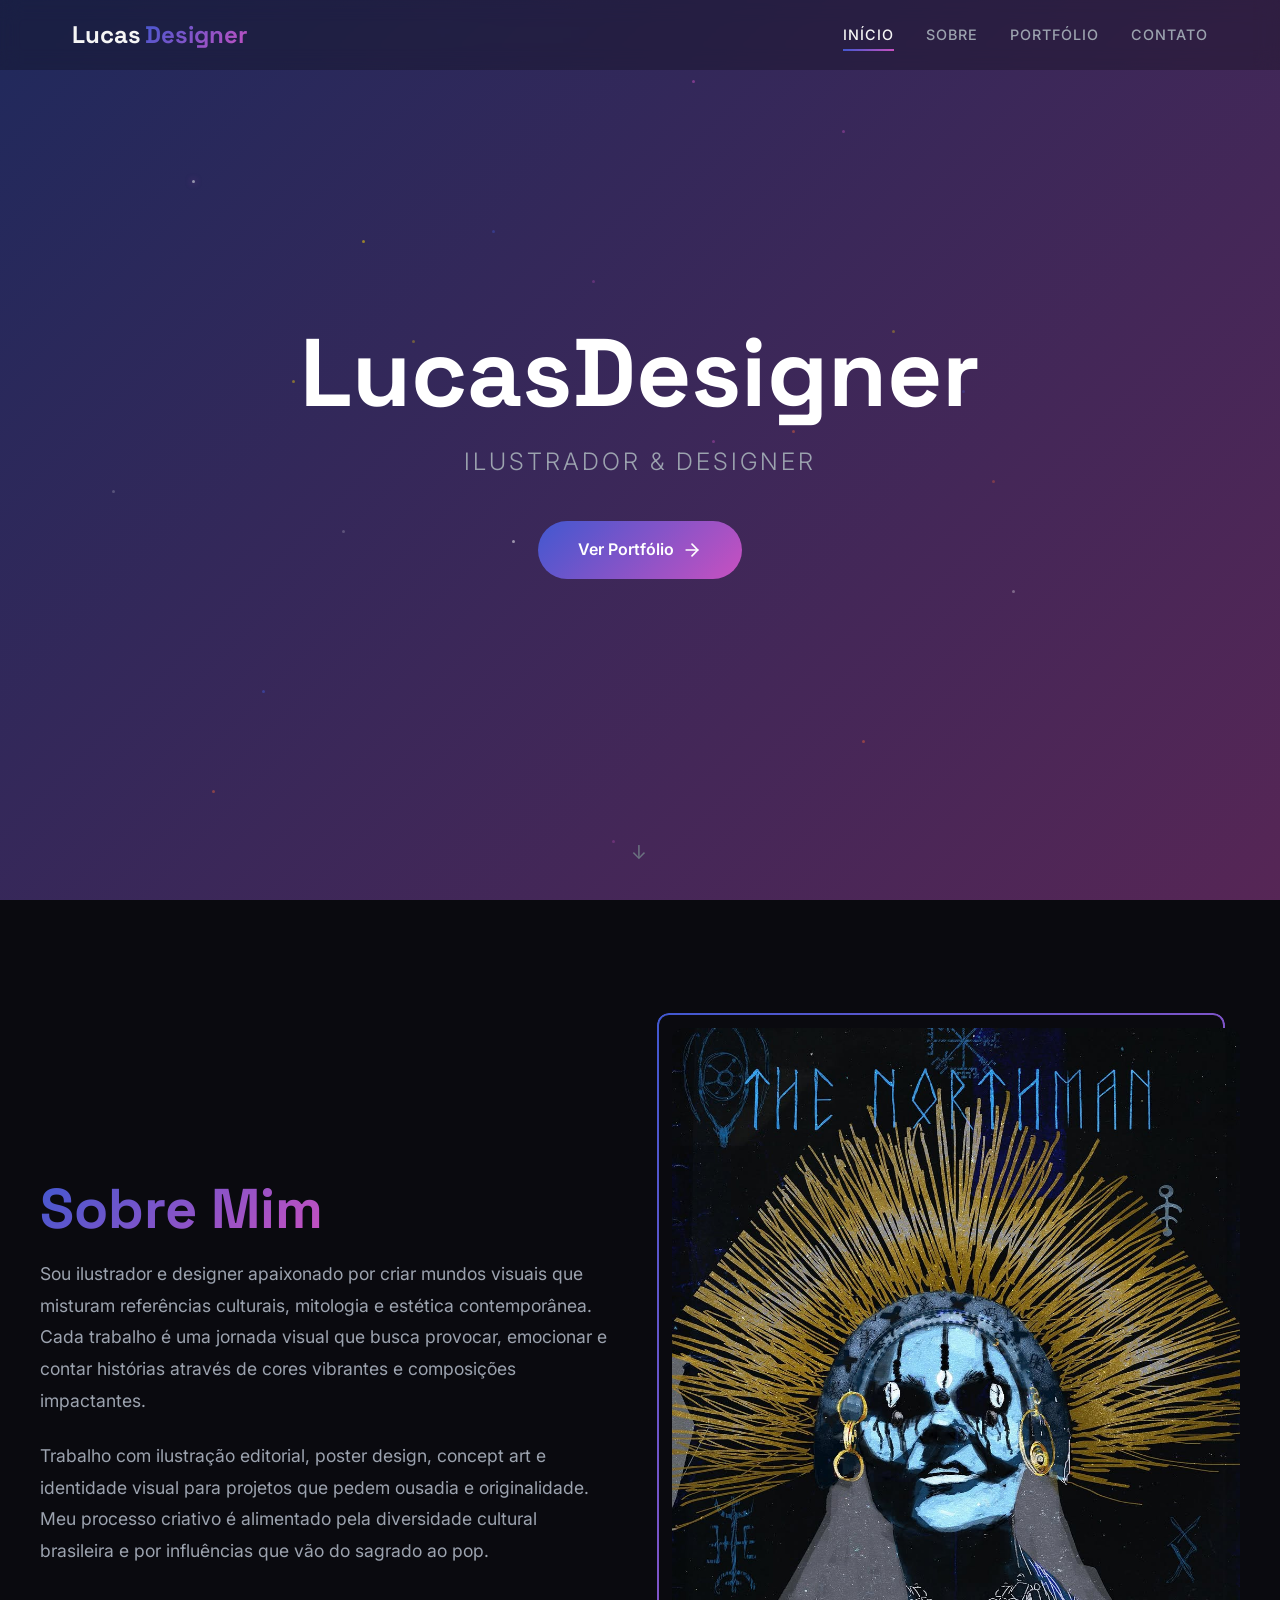
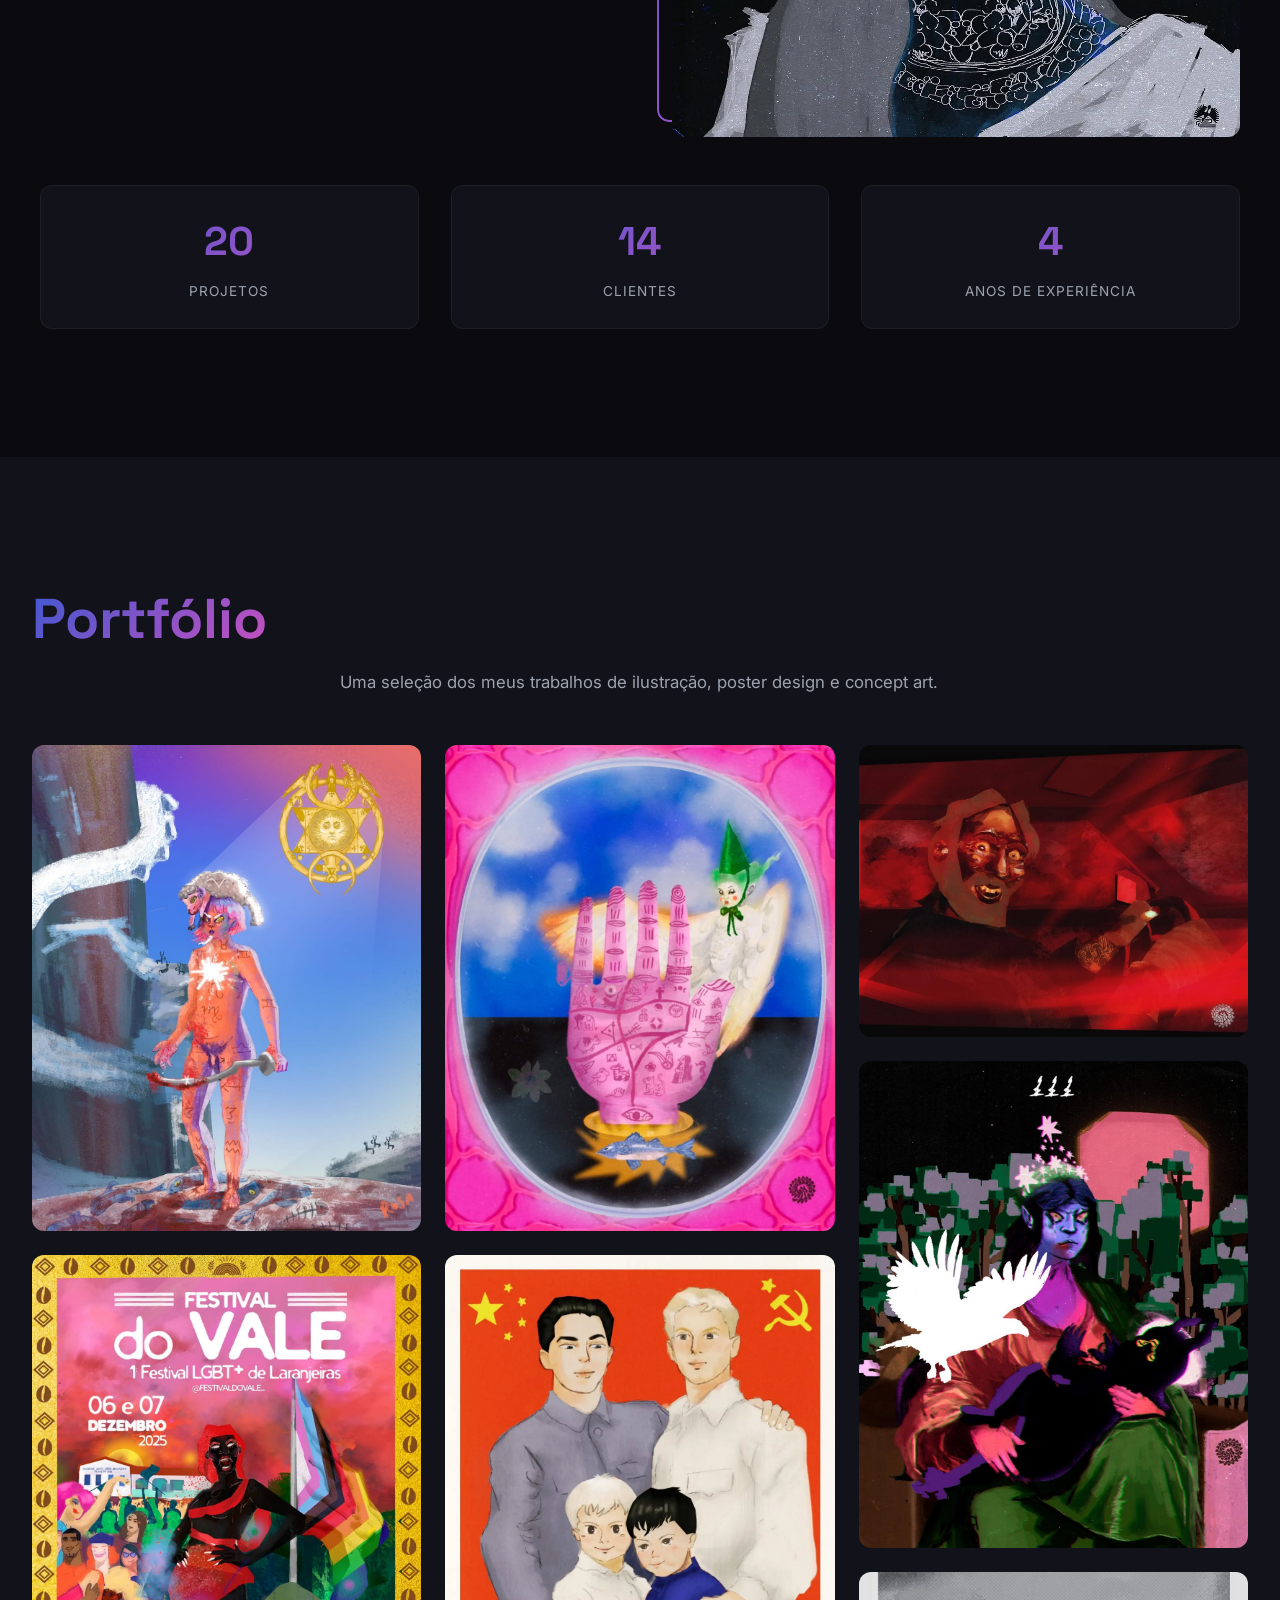
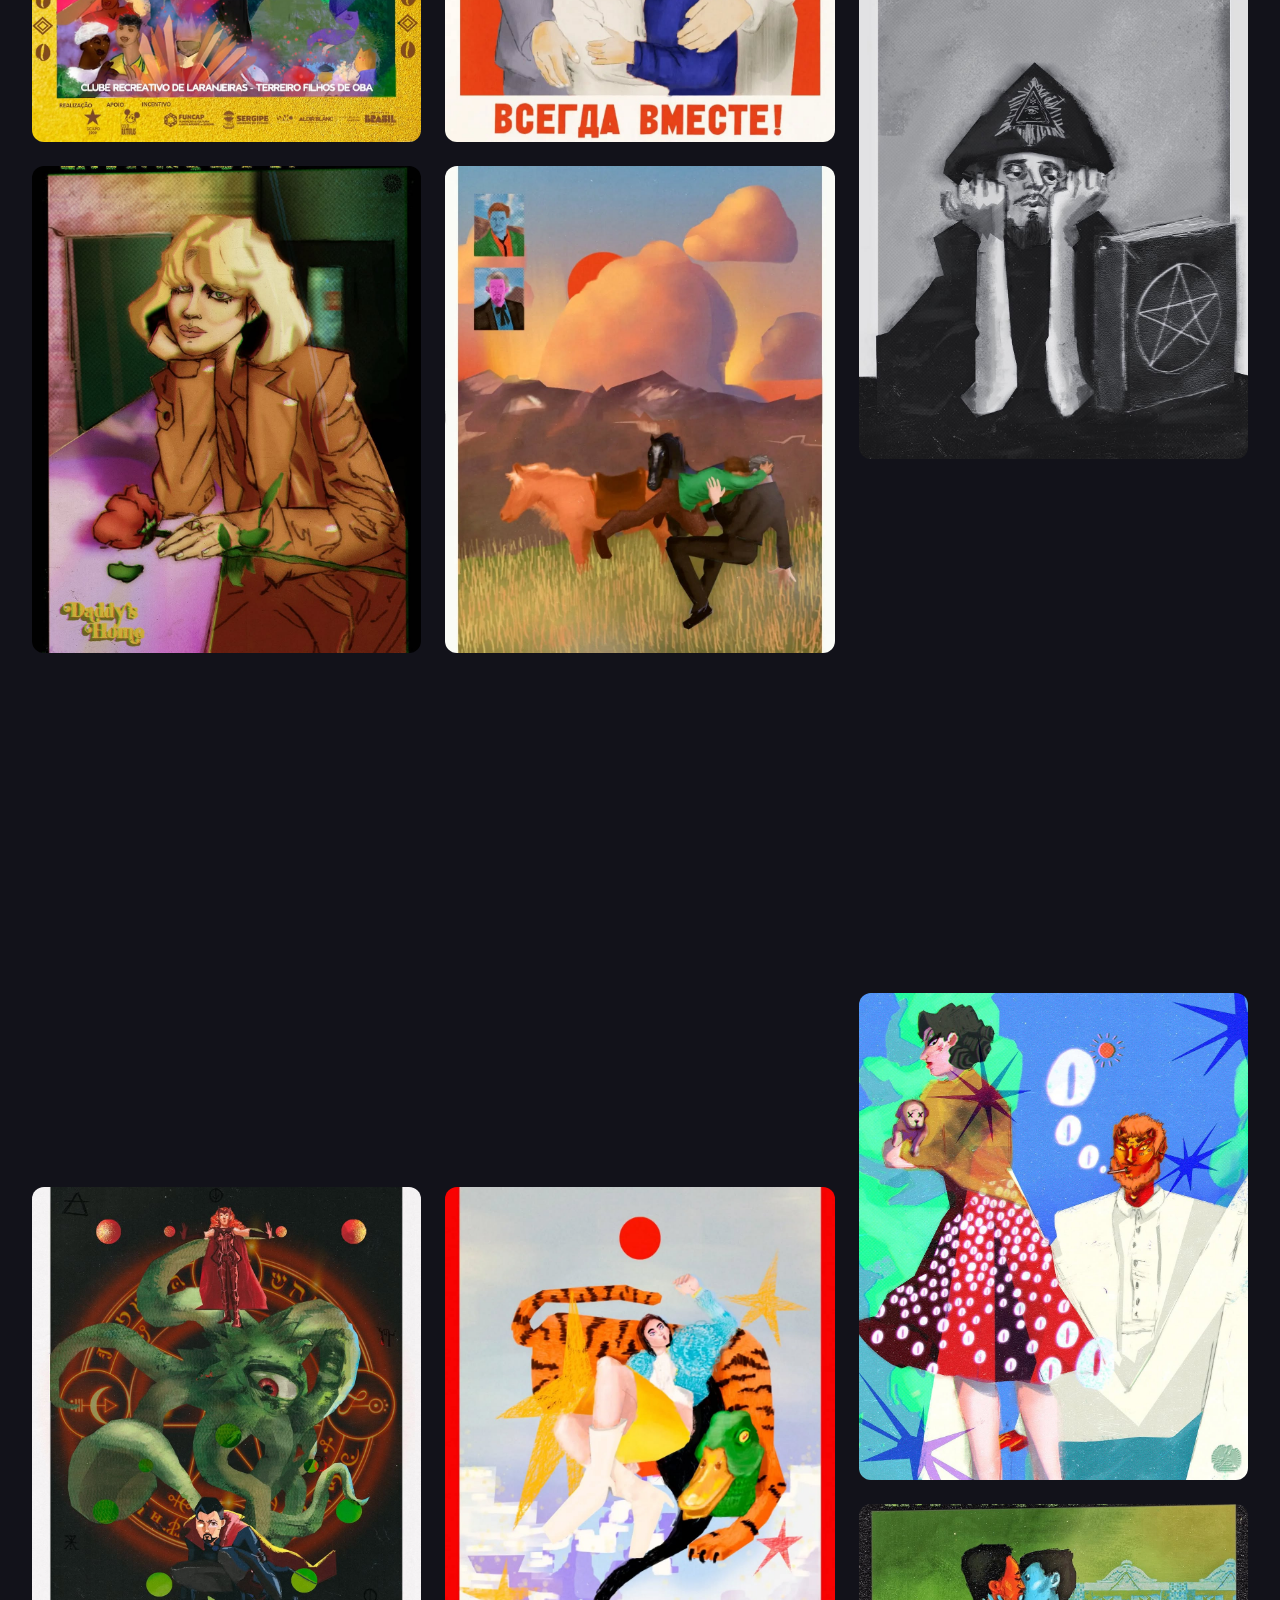
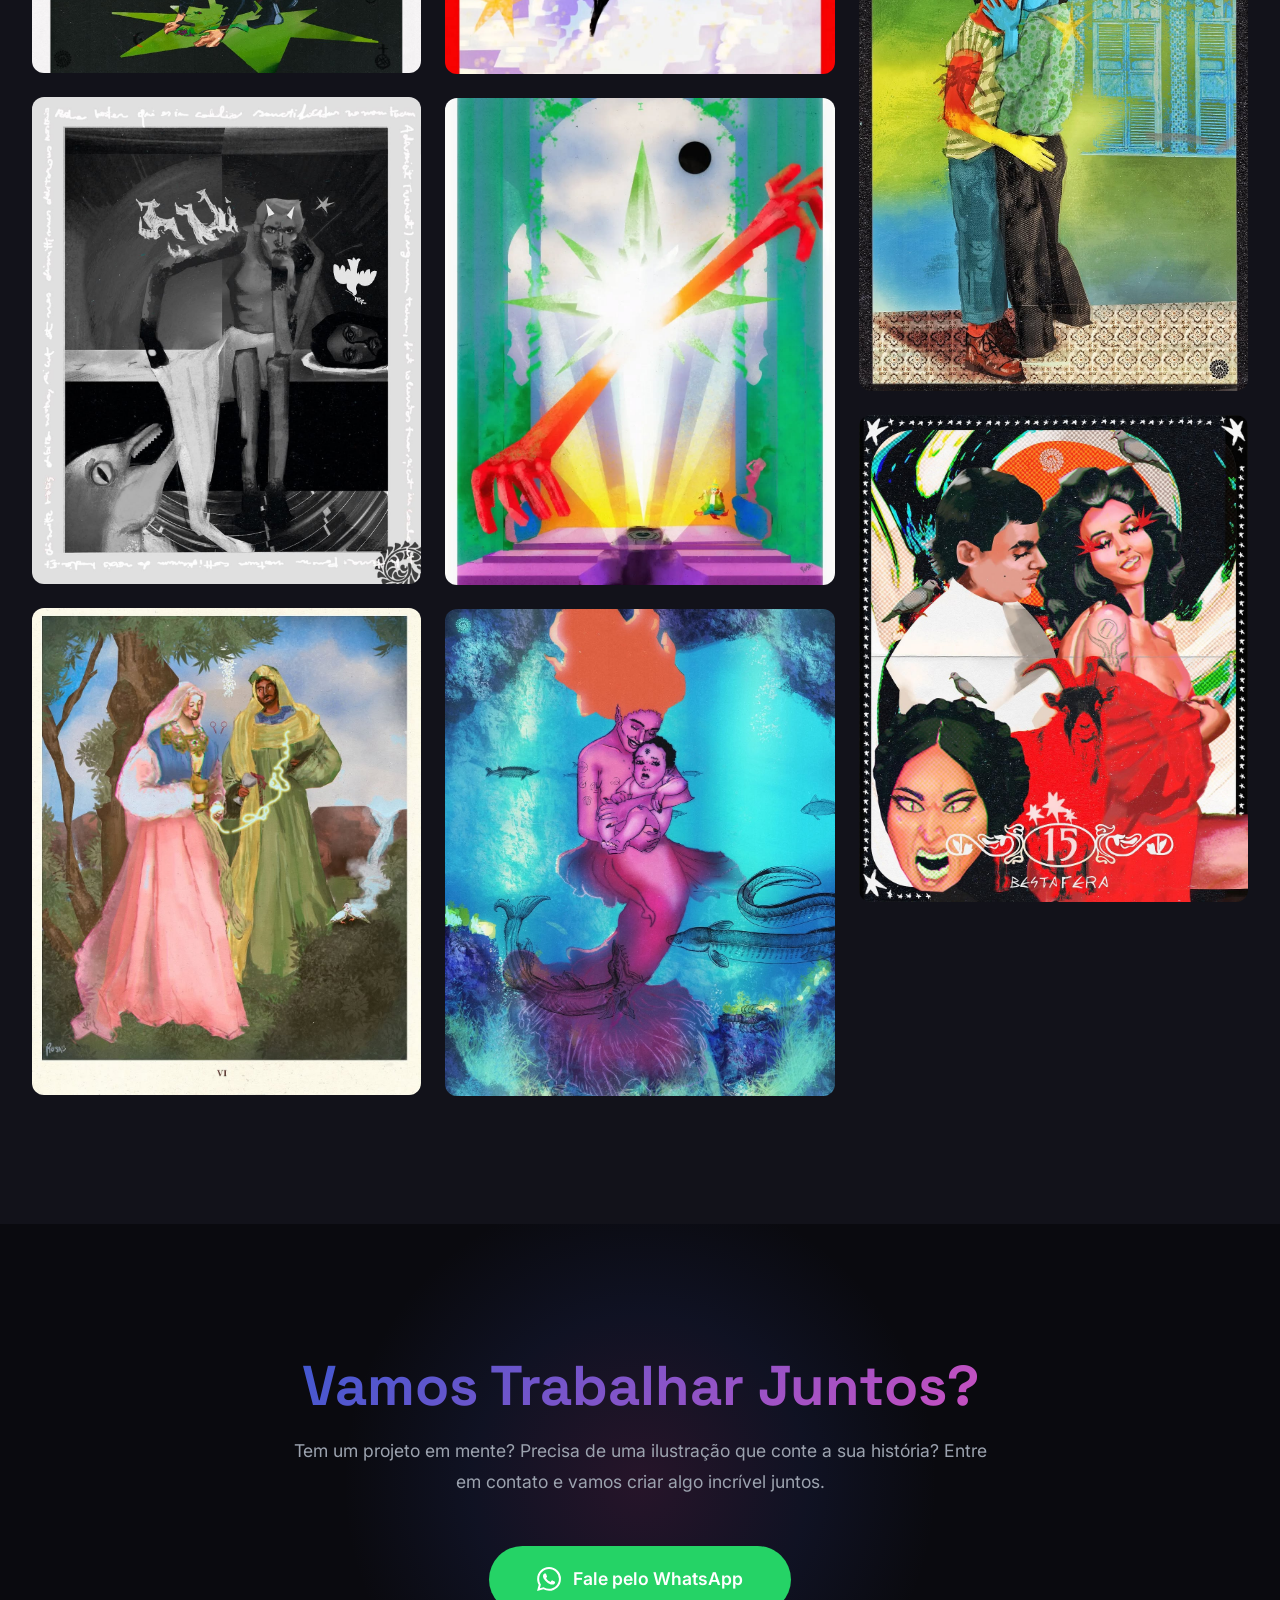
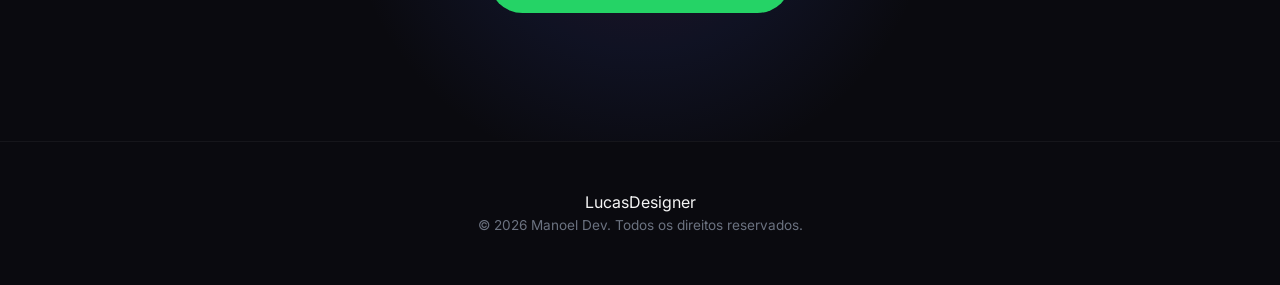
==== commit 13d45fda: "commit" ====
--- a/src/index.html
+++ b/src/index.html
@@ -77,7 +77,7 @@
                     </p>
                 </div>
                 <div class="about__image-wrapper" data-animate="slide-up">
-                    <img src="../../image/07.jpg" alt="Ilustração de destaque por Lucas Designer" loading="lazy">
+                    <img src="../image/07.jpg" alt="Ilustração de destaque por Lucas Designer" loading="lazy">
                 </div>
             </div>
             <div class="about__stats">
@@ -104,121 +104,121 @@
             <p class="section-subtitle" data-animate="slide-up">Uma seleção dos meus trabalhos de ilustração, poster design e concept art.</p>
             <div class="portfolio__grid">
                 <div class="portfolio__item" data-animate="stagger">
-                    <img src="../../image/01.jpg" alt="Ilustração mística com figura e símbolos solares" loading="lazy">
+                    <img src="../image/01.jpg" alt="Ilustração mística com figura e símbolos solares" loading="lazy">
                     <div class="portfolio__overlay">
                         <span class="portfolio__item-title">Ilustração Mística</span>
                     </div>
                 </div>
                 <div class="portfolio__item" data-animate="stagger">
-                    <img src="../../image/03.jpg" alt="Poster Festival do Vale - Festival LGBT+ de Laranjeiras" loading="lazy">
+                    <img src="../image/03.jpg" alt="Poster Festival do Vale - Festival LGBT+ de Laranjeiras" loading="lazy">
                     <div class="portfolio__overlay">
                         <span class="portfolio__item-title">Festival do Vale</span>
                     </div>
                 </div>
                 <div class="portfolio__item" data-animate="stagger">
-                    <img src="../../image/05.jpg" alt="Ilustração Daddy's Home - retrato estilizado" loading="lazy">
+                    <img src="../image/05.jpg" alt="Ilustração Daddy's Home - retrato estilizado" loading="lazy">
                     <div class="portfolio__overlay">
                         <span class="portfolio__item-title">Daddy's Home</span>
                     </div>
                 </div>
                 <div class="portfolio__item" data-animate="stagger">
-                    <img src="../../image/07.jpg" alt="The Northman - ilustração inspirada em mitologia nórdica" loading="lazy">
+                    <img src="../image/07.jpg" alt="The Northman - ilustração inspirada em mitologia nórdica" loading="lazy">
                     <div class="portfolio__overlay">
                         <span class="portfolio__item-title">The Northman</span>
                     </div>
                 </div>
                 <div class="portfolio__item" data-animate="stagger">
-                    <img src="../../image/06.jpg" alt="Ilustração de portfólio" loading="lazy">
-                    <div class="portfolio__overlay">
-                        <span class="portfolio__item-title">Ilustração</span>
-                    </div>
-                </div>
-                <div class="portfolio__item" data-animate="stagger">
-                    <img src="../../image/08.jpg" alt="Ilustração de portfólio" loading="lazy">
-                    <div class="portfolio__overlay">
-                        <span class="portfolio__item-title">Ilustração</span>
-                    </div>
-                </div>
-                <div class="portfolio__item" data-animate="stagger">
-                    <img src="../../image/09.jpg" alt="Ilustração de portfólio" loading="lazy">
-                    <div class="portfolio__overlay">
-                        <span class="portfolio__item-title">Ilustração</span>
-                    </div>
-                </div>
-                <div class="portfolio__item" data-animate="stagger">
-                    <img src="../../image/04.webp" alt="Ilustração de portfólio" loading="lazy">
-                    <div class="portfolio__overlay">
-                        <span class="portfolio__item-title">Ilustração</span>
-                    </div>
-                </div>
-                <div class="portfolio__item" data-animate="stagger">
-                    <img src="../../image/10.webp" alt="Ilustração de portfólio" loading="lazy">
-                    <div class="portfolio__overlay">
-                        <span class="portfolio__item-title">Ilustração</span>
-                    </div>
-                </div>
-                <div class="portfolio__item" data-animate="stagger">
-                    <img src="../../image/11.webp" alt="Ilustração de portfólio" loading="lazy">
-                    <div class="portfolio__overlay">
-                        <span class="portfolio__item-title">Ilustração</span>
-                    </div>
-                </div>
-                <div class="portfolio__item" data-animate="stagger">
-                    <img src="../../image/12.webp" alt="Ilustração de portfólio" loading="lazy">
-                    <div class="portfolio__overlay">
-                        <span class="portfolio__item-title">Ilustração</span>
-                    </div>
-                </div>
-                <div class="portfolio__item" data-animate="stagger">
-                    <img src="../../image/13.webp" alt="Ilustração de portfólio" loading="lazy">
-                    <div class="portfolio__overlay">
-                        <span class="portfolio__item-title">Ilustração</span>
-                    </div>
-                </div>
-                <div class="portfolio__item" data-animate="stagger">
-                    <img src="../../image/14.webp" alt="Ilustração de portfólio" loading="lazy">
-                    <div class="portfolio__overlay">
-                        <span class="portfolio__item-title">Ilustração</span>
-                    </div>
-                </div>
-                <div class="portfolio__item" data-animate="stagger">
-                    <img src="../../image/15.jpg" alt="Ilustração de portfólio" loading="lazy">
-                    <div class="portfolio__overlay">
-                        <span class="portfolio__item-title">Ilustração</span>
-                    </div>
-                </div>
-                <div class="portfolio__item" data-animate="stagger">
-                    <img src="../../image/16.jpg" alt="Ilustração de portfólio" loading="lazy">
-                    <div class="portfolio__overlay">
-                        <span class="portfolio__item-title">Ilustração</span>
-                    </div>
-                </div>
-                <div class="portfolio__item" data-animate="stagger">
-                    <img src="../../image/17.jpg" alt="Ilustração de portfólio" loading="lazy">
-                    <div class="portfolio__overlay">
-                        <span class="portfolio__item-title">Ilustração</span>
-                    </div>
-                </div>
-                <div class="portfolio__item" data-animate="stagger">
-                    <img src="../../image/18.jpg" alt="Ilustração de portfólio" loading="lazy">
-                    <div class="portfolio__overlay">
-                        <span class="portfolio__item-title">Ilustração</span>
-                    </div>
-                </div>
-                <div class="portfolio__item" data-animate="stagger">
-                    <img src="../../image/19.jpg" alt="Ilustração de portfólio" loading="lazy">
-                    <div class="portfolio__overlay">
-                        <span class="portfolio__item-title">Ilustração</span>
-                    </div>
-                </div>
-                <div class="portfolio__item" data-animate="stagger">
-                    <img src="../../image/20.jpg" alt="Ilustração de portfólio" loading="lazy">
-                    <div class="portfolio__overlay">
-                        <span class="portfolio__item-title">Ilustração</span>
-                    </div>
-                </div>
-                <div class="portfolio__item" data-animate="stagger">
-                    <img src="../../image/21.jpg" alt="Ilustração de portfólio" loading="lazy">
+                    <img src="../image/06.jpg" alt="Ilustração de portfólio" loading="lazy">
+                    <div class="portfolio__overlay">
+                        <span class="portfolio__item-title">Ilustração</span>
+                    </div>
+                </div>
+                <div class="portfolio__item" data-animate="stagger">
+                    <img src="../image/08.jpg" alt="Ilustração de portfólio" loading="lazy">
+                    <div class="portfolio__overlay">
+                        <span class="portfolio__item-title">Ilustração</span>
+                    </div>
+                </div>
+                <div class="portfolio__item" data-animate="stagger">
+                    <img src="../image/09.jpg" alt="Ilustração de portfólio" loading="lazy">
+                    <div class="portfolio__overlay">
+                        <span class="portfolio__item-title">Ilustração</span>
+                    </div>
+                </div>
+                <div class="portfolio__item" data-animate="stagger">
+                    <img src="../image/04.webp" alt="Ilustração de portfólio" loading="lazy">
+                    <div class="portfolio__overlay">
+                        <span class="portfolio__item-title">Ilustração</span>
+                    </div>
+                </div>
+                <div class="portfolio__item" data-animate="stagger">
+                    <img src="../image/10.webp" alt="Ilustração de portfólio" loading="lazy">
+                    <div class="portfolio__overlay">
+                        <span class="portfolio__item-title">Ilustração</span>
+                    </div>
+                </div>
+                <div class="portfolio__item" data-animate="stagger">
+                    <img src="../image/11.webp" alt="Ilustração de portfólio" loading="lazy">
+                    <div class="portfolio__overlay">
+                        <span class="portfolio__item-title">Ilustração</span>
+                    </div>
+                </div>
+                <div class="portfolio__item" data-animate="stagger">
+                    <img src="../image/12.webp" alt="Ilustração de portfólio" loading="lazy">
+                    <div class="portfolio__overlay">
+                        <span class="portfolio__item-title">Ilustração</span>
+                    </div>
+                </div>
+                <div class="portfolio__item" data-animate="stagger">
+                    <img src="../image/13.webp" alt="Ilustração de portfólio" loading="lazy">
+                    <div class="portfolio__overlay">
+                        <span class="portfolio__item-title">Ilustração</span>
+                    </div>
+                </div>
+                <div class="portfolio__item" data-animate="stagger">
+                    <img src="../image/14.webp" alt="Ilustração de portfólio" loading="lazy">
+                    <div class="portfolio__overlay">
+                        <span class="portfolio__item-title">Ilustração</span>
+                    </div>
+                </div>
+                <div class="portfolio__item" data-animate="stagger">
+                    <img src="../image/15.jpg" alt="Ilustração de portfólio" loading="lazy">
+                    <div class="portfolio__overlay">
+                        <span class="portfolio__item-title">Ilustração</span>
+                    </div>
+                </div>
+                <div class="portfolio__item" data-animate="stagger">
+                    <img src="../image/16.jpg" alt="Ilustração de portfólio" loading="lazy">
+                    <div class="portfolio__overlay">
+                        <span class="portfolio__item-title">Ilustração</span>
+                    </div>
+                </div>
+                <div class="portfolio__item" data-animate="stagger">
+                    <img src="../image/17.jpg" alt="Ilustração de portfólio" loading="lazy">
+                    <div class="portfolio__overlay">
+                        <span class="portfolio__item-title">Ilustração</span>
+                    </div>
+                </div>
+                <div class="portfolio__item" data-animate="stagger">
+                    <img src="../image/18.jpg" alt="Ilustração de portfólio" loading="lazy">
+                    <div class="portfolio__overlay">
+                        <span class="portfolio__item-title">Ilustração</span>
+                    </div>
+                </div>
+                <div class="portfolio__item" data-animate="stagger">
+                    <img src="../image/19.jpg" alt="Ilustração de portfólio" loading="lazy">
+                    <div class="portfolio__overlay">
+                        <span class="portfolio__item-title">Ilustração</span>
+                    </div>
+                </div>
+                <div class="portfolio__item" data-animate="stagger">
+                    <img src="../image/20.jpg" alt="Ilustração de portfólio" loading="lazy">
+                    <div class="portfolio__overlay">
+                        <span class="portfolio__item-title">Ilustração</span>
+                    </div>
+                </div>
+                <div class="portfolio__item" data-animate="stagger">
+                    <img src="../image/21.jpg" alt="Ilustração de portfólio" loading="lazy">
                     <div class="portfolio__overlay">
                         <span class="portfolio__item-title">Ilustração</span>
                     </div>
